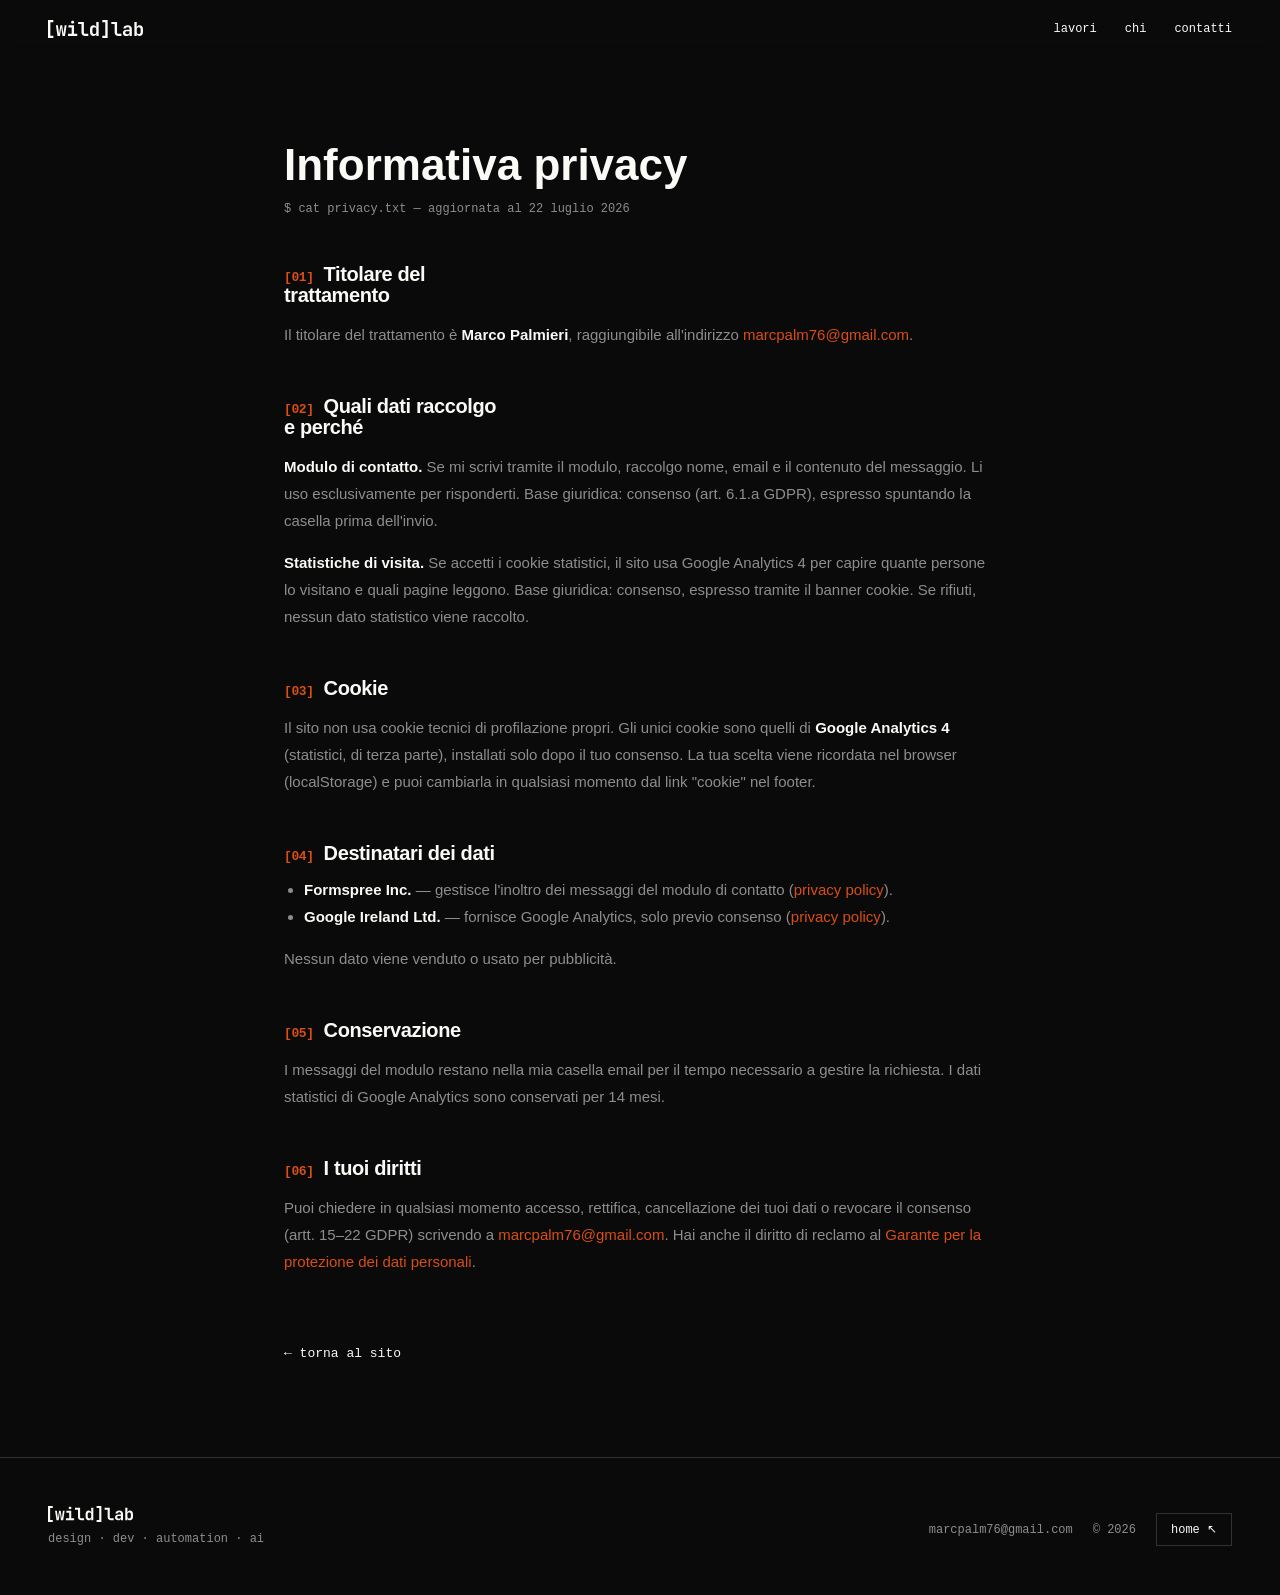
==== privacy.html @ 26173e8c "Add files via upload" ====
<!DOCTYPE html>
<html lang="it">
<head>
<meta charset="utf-8">
<meta name="viewport" content="width=device-width, initial-scale=1">
<meta name="robots" content="noindex">
<title>informativa privacy — [wild]lab</title>
<meta name="description" content="Informativa privacy e cookie del sito [wild]lab.">
<link rel="stylesheet" href="css/style.css">
<style>
  .privacy-page { max-width: 760px; margin: 0 auto; padding: 140px 24px 96px; }
  .privacy-page h1 { font-size: clamp(28px, 5vw, 44px); margin: 0 0 12px; }
  .privacy-page .updated { font-family: 'JetBrains Mono', monospace; font-size: 12px; color: var(--sub); margin-bottom: 48px; }
  .privacy-page h2 { font-size: 20px; margin: 48px 0 12px; }
  .privacy-page h2 .tag { font-family: 'JetBrains Mono', monospace; font-size: 13px; color: var(--accent); margin-right: 10px; }
  .privacy-page p, .privacy-page li { font-size: 15px; line-height: 1.8; color: var(--sub); }
  .privacy-page strong { color: var(--fg); font-weight: 600; }
  .privacy-page ul { padding-left: 20px; margin: 12px 0; }
  .privacy-page a { color: var(--accent); text-decoration: none; }
  .privacy-page a:hover { text-decoration: underline; }
  .privacy-page .back { display: inline-block; font-family: 'JetBrains Mono', monospace; font-size: 13px; margin-top: 56px; color: var(--fg); }
  .privacy-page .back:hover { color: var(--accent); text-decoration: none; }
</style>
</head>
<body>

<nav>
  <a class="logo" href="index.html"><img src="assets/wildlab-logo-negative.svg" alt="[wild]lab"></a>
  <div class="menu">
    <a href="index.html#lavori">lavori</a>
    <a href="index.html#chi">chi</a>
    <a href="index.html#contatti">contatti</a>
  </div>
</nav>

<main class="privacy-page">
  <h1>Informativa privacy</h1>
  <div class="updated">$ cat privacy.txt — aggiornata al 22 luglio 2026</div>

  <h2><span class="tag">[01]</span>Titolare del trattamento</h2>
  <p>Il titolare del trattamento è <strong>Marco Palmieri</strong>, raggiungibile all'indirizzo <a href="mailto:marcpalm76@gmail.com">marcpalm76@gmail.com</a>.</p>

  <h2><span class="tag">[02]</span>Quali dati raccolgo e perché</h2>
  <p><strong>Modulo di contatto.</strong> Se mi scrivi tramite il modulo, raccolgo nome, email e il contenuto del messaggio. Li uso esclusivamente per risponderti. Base giuridica: consenso (art. 6.1.a GDPR), espresso spuntando la casella prima dell'invio.</p>
  <p><strong>Statistiche di visita.</strong> Se accetti i cookie statistici, il sito usa Google Analytics 4 per capire quante persone lo visitano e quali pagine leggono. Base giuridica: consenso, espresso tramite il banner cookie. Se rifiuti, nessun dato statistico viene raccolto.</p>

  <h2><span class="tag">[03]</span>Cookie</h2>
  <p>Il sito non usa cookie tecnici di profilazione propri. Gli unici cookie sono quelli di <strong>Google Analytics 4</strong> (statistici, di terza parte), installati solo dopo il tuo consenso. La tua scelta viene ricordata nel browser (localStorage) e puoi cambiarla in qualsiasi momento dal link "cookie" nel footer.</p>

  <h2><span class="tag">[04]</span>Destinatari dei dati</h2>
  <ul>
    <li><strong>Formspree Inc.</strong> — gestisce l'inoltro dei messaggi del modulo di contatto (<a href="https://formspree.io/legal/privacy-policy/" target="_blank" rel="noopener">privacy policy</a>).</li>
    <li><strong>Google Ireland Ltd.</strong> — fornisce Google Analytics, solo previo consenso (<a href="https://policies.google.com/privacy" target="_blank" rel="noopener">privacy policy</a>).</li>
  </ul>
  <p>Nessun dato viene venduto o usato per pubblicità.</p>

  <h2><span class="tag">[05]</span>Conservazione</h2>
  <p>I messaggi del modulo restano nella mia casella email per il tempo necessario a gestire la richiesta. I dati statistici di Google Analytics sono conservati per 14 mesi.</p>

  <h2><span class="tag">[06]</span>I tuoi diritti</h2>
  <p>Puoi chiedere in qualsiasi momento accesso, rettifica, cancellazione dei tuoi dati o revocare il consenso (artt. 15–22 GDPR) scrivendo a <a href="mailto:marcpalm76@gmail.com">marcpalm76@gmail.com</a>. Hai anche il diritto di reclamo al <a href="https://www.garanteprivacy.it" target="_blank" rel="noopener">Garante per la protezione dei dati personali</a>.</p>

  <a class="back" href="index.html">← torna al sito</a>
</main>

<footer>
  <div class="footer-brand">
    <img src="assets/wildlab-logo-negative.svg" alt="[wild]lab">
    <span>design · dev · automation · ai</span>
  </div>
  <div class="footer-meta">
    <a href="mailto:marcpalm76@gmail.com">marcpalm76@gmail.com</a>
    <span>© 2026</span>
    <a class="top-link" href="index.html">home ↖</a>
  </div>
</footer>

<template id="__bundler_thumbnail" data-bg-color="#0A0A0A"><svg viewBox="0 0 100 100" xmlns="http://www.w3.org/2000/svg"><rect width="100" height="100" fill="#0A0A0A"/><text x="50" y="58" font-family="monospace" font-size="22" fill="#D94E15" text-anchor="middle">[wl]</text></svg></template>
</body>
</html>
---- css/style.css ----
/* [wild]lab — landing page */
@font-face { font-family: 'Space Grotesk'; src: url('../fonts/SpaceGrotesk.ttf'); font-weight: 300 700; font-display: swap; }
@font-face { font-family: 'JetBrains Mono'; src: url('../fonts/JetBrainsMono.ttf'); font-weight: 100 800; font-display: swap; }

:root {
  --bg: #0A0A0A;
  --fg: #FAFAF7;
  --sub: rgba(250, 250, 247, 0.55);
  --border: rgba(250, 250, 247, 0.16);
  --grid: rgba(250, 250, 247, 0.09);
  --accent: #D94E15;
  --graphite: #3D3D3A;
  --chrome-bg: #1A1A18;
  --chrome-field: rgba(250, 250, 247, 0.08);
  --pad: clamp(20px, 5vw, 48px);
}

* { box-sizing: border-box; }
html { scroll-behavior: smooth; }
body {
  margin: 0;
  background: var(--bg);
  color: var(--fg);
  font-family: 'Space Grotesk', sans-serif;
  -webkit-font-smoothing: antialiased;
}
a { color: inherit; }
a:hover { color: var(--accent); }
.mono { font-family: 'JetBrains Mono', monospace; }

/* Preloader */
#preloader {
  position: fixed; inset: 0; z-index: 100;
  background: var(--bg); color: var(--fg);
  font-family: 'JetBrains Mono', monospace; font-size: 14px;
  display: flex; align-items: flex-end; padding: var(--pad);
  transition: transform .7s cubic-bezier(.76, 0, .24, 1), opacity .5s;
}
#preloader.hide { transform: translateY(-100%); opacity: .4; }
#preloader.gone { display: none; }
#boot { display: flex; flex-direction: column; gap: 8px; width: 100%; }
#boot .line { display: flex; gap: 12px; opacity: .9; }
#boot .prompt { color: var(--graphite); }
#boot .ok { color: var(--accent); }
.cursor {
  display: inline-block; width: 9px; height: 17px;
  background: var(--accent);
  animation: blink 1s step-end infinite;
}
@keyframes blink { 0%, 49% { opacity: 1; } 50%, 100% { opacity: 0; } }

/* Reveal on scroll */
.reveal { opacity: 0; transform: translateY(28px); }
.reveal.in {
  opacity: 1; transform: translateY(0);
  transition: opacity .7s ease, transform .7s cubic-bezier(.22, 1, .36, 1);
}

/* Nav */
nav {
  position: fixed; top: 0; left: 0; right: 0; z-index: 50;
  display: flex; justify-content: space-between; align-items: center;
  padding: clamp(14px, 3vw, 20px) var(--pad);
  color: #FAFAF7;
  background: rgba(10, 10, 10, 0.8);
  backdrop-filter: blur(8px);
  -webkit-backdrop-filter: blur(8px);
}
nav .logo img { height: 18px; display: block; }
nav .menu { display: flex; gap: 28px; font-family: 'JetBrains Mono', monospace; font-size: 12px; }
nav .menu a { text-decoration: none; color: #FAFAF7; }
nav .menu a:hover { color: var(--accent); }

/* Hero */
header {
  min-height: 100svh;
  display: flex; flex-direction: column; justify-content: flex-end;
  padding: var(--pad); position: relative;
}
.grid-bg {
  position: absolute; inset: 0; pointer-events: none;
  background-image:
    linear-gradient(var(--grid) 1px, transparent 1px),
    linear-gradient(90deg, var(--grid) 1px, transparent 1px);
  background-size: 40px 40px;
  -webkit-mask-image: linear-gradient(to bottom, black 0%, black 35%, transparent 80%);
  mask-image: linear-gradient(to bottom, black 0%, black 35%, transparent 80%);
}
.hero-meta {
  font-family: 'JetBrains Mono', monospace; font-size: 13px; color: var(--sub);
  position: absolute; top: 96px; left: var(--pad);
  display: flex; flex-direction: column; gap: 4px;
}
.hero-meta .comment { color: var(--accent); }
.hero-content { display: flex; flex-direction: column; gap: 32px; }
.hero-logo { width: min(880px, 86vw); display: block; }
.hero-row {
  display: flex; justify-content: space-between; align-items: flex-end;
  flex-wrap: wrap; gap: 16px; padding-right: clamp(70px, 10vw, 140px);
}
.hero-claim {
  margin: 0; font-size: clamp(18px, 2.2vw, 26px); font-weight: 500;
  max-width: 32ch; line-height: 1.35; text-wrap: pretty;
}
.hero-tags {
  font-family: 'JetBrains Mono', monospace; font-size: 13px; color: var(--sub);
  display: flex; gap: 10px; flex-wrap: wrap;
}
.hero-tags .dot { color: var(--accent); }
.scroll-hint {
  position: absolute; bottom: var(--pad); right: var(--pad);
  font-family: 'JetBrains Mono', monospace; font-size: 12px; color: var(--sub);
  display: flex; align-items: center; gap: 8px;
}
.scroll-hint::before { content: ''; width: 1px; height: 28px; background: var(--accent); }

/* Marquee */
.marquee {
  overflow: hidden;
  border-top: 1px solid var(--border);
  border-bottom: 1px solid var(--border);
  padding: 14px 0;
}
.marquee-track {
  display: flex; gap: 48px; width: max-content;
  animation: marquee 28s linear infinite;
  font-family: 'JetBrains Mono', monospace; font-size: 14px;
  color: var(--sub); white-space: nowrap;
}
.marquee-track .sep { color: var(--accent); }
@keyframes marquee { from { transform: translateX(0); } to { transform: translateX(-50%); } }

/* Sections */
section { padding: clamp(64px, 10vw, 120px) var(--pad); }
.kicker {
  font-family: 'JetBrains Mono', monospace; font-size: 13px;
  color: var(--accent); margin-bottom: 12px;
}
h2 {
  margin: 0 0 64px; font-size: clamp(32px, 4.5vw, 56px);
  font-weight: 700; letter-spacing: -.02em; line-height: 1.05; max-width: 20ch;
}

/* Ambiti */
.ambiti-grid {
  display: grid; grid-template-columns: repeat(auto-fit, minmax(240px, 1fr));
  gap: 1px; background: var(--border); border: 1px solid var(--border);
}
.ambito {
  background: var(--bg); padding: 32px 28px;
  display: flex; flex-direction: column; gap: 14px; min-height: 200px;
}
.ambito:hover { background: rgba(250, 250, 247, 0.05); }
.ambito .tag { font-family: 'JetBrains Mono', monospace; font-size: 12px; color: var(--accent); }
.ambito h3 { margin: 0; font-size: 24px; font-weight: 700; letter-spacing: -.01em; }
.ambito p { margin: 0; font-size: 14.5px; line-height: 1.6; color: var(--sub); text-wrap: pretty; }

/* Portfolio */
#lavori h2 { margin-bottom: 72px; }
.progetto {
  border-top: 1px solid var(--border); padding: 40px 0;
  display: grid; grid-template-columns: repeat(auto-fit, minmax(min(100%, 340px), 1fr));
  gap: clamp(24px, 4vw, 48px); align-items: start;
}
.progetto-info { display: flex; flex-direction: column; gap: 18px; position: sticky; top: 96px; }
.progetto-meta {
  display: flex; gap: 16px; align-items: baseline;
  font-family: 'JetBrains Mono', monospace; font-size: 13px; color: var(--sub);
}
.progetto-meta .num { color: var(--accent); }
.progetto h3 {
  margin: 0; font-size: clamp(28px, 3.4vw, 44px);
  font-weight: 700; letter-spacing: -.02em; line-height: 1;
}
.progetto p { margin: 0; font-size: 15px; line-height: 1.6; color: var(--sub); max-width: 44ch; text-wrap: pretty; }
.progetto-tags { display: flex; gap: 8px; flex-wrap: wrap; }
.progetto-tags span {
  font-family: 'JetBrains Mono', monospace; font-size: 11.5px; color: var(--sub);
  border: 1px solid var(--border); padding: 4px 10px;
}
.mockup-ipad {
  aspect-ratio: 1276 / 960; width: 86%; margin: 0 auto;
  border-radius: 26px; overflow: hidden;
}
.mockup-ipad img, .mockup-browser .shot img { width: 100%; height: 100%; object-fit: contain; display: block; }
.mockup-browser { border: 1px solid var(--border); border-radius: 10px; overflow: hidden; width: 86%; margin: 0 auto; }
.mockup-browser .shot { aspect-ratio: 1276 / 960; }
.mockup-browser .shot img { object-fit: cover; }

/* About */
#chi .cols {
  display: grid; grid-template-columns: repeat(auto-fit, minmax(min(100%, 340px), 1fr));
  gap: clamp(32px, 5vw, 64px); align-items: start;
}
.ritratto { width: min(320px, 100%); aspect-ratio: 2 / 3; object-fit: cover; display: block; }
.chi-col { display: flex; flex-direction: column; gap: 24px; }
.chi-caption { font-family: 'JetBrains Mono', monospace; font-size: 12px; color: var(--sub); }
.chi-testo { display: flex; flex-direction: column; gap: 28px; }
.chi-testo h2 { margin: 0; font-size: clamp(30px, 4vw, 50px); line-height: 1.1; text-wrap: pretty; }
.chi-testo > p { margin: 0; font-size: 17px; line-height: 1.7; color: var(--sub); max-width: 56ch; text-wrap: pretty; }
.stack { border-top: 1px solid var(--border); }
.stack-row {
  display: grid; grid-template-columns: minmax(110px, 180px) 1fr; gap: 16px;
  padding: 16px 0; border-bottom: 1px solid var(--border); align-items: baseline;
  font-family: 'JetBrains Mono', monospace;
}
.stack-row .k { font-size: 12px; color: var(--accent); }
.stack-row .v { font-size: 13.5px; color: var(--sub); line-height: 1.6; }

/* Contatti */
#contatti {
  padding: clamp(80px, 12vw, 140px) var(--pad) clamp(64px, 10vw, 120px);
  position: relative;
}
#contatti .grid-bg {
  -webkit-mask-image: linear-gradient(to bottom, black 0%, black 30%, transparent 75%);
  mask-image: linear-gradient(to bottom, black 0%, black 30%, transparent 75%);
}
#contatti .inner { position: relative; }
#contatti h2 { margin-bottom: 40px; font-size: clamp(36px, 6vw, 84px); line-height: 1; max-width: 16ch; text-wrap: pretty; }
.contatti-links {
  display: flex; flex-direction: column; gap: 2px;
  font-family: 'JetBrains Mono', monospace; font-size: clamp(15px, 1.8vw, 20px);
}
.contatti-links a {
  text-decoration: none; color: var(--fg); padding: 14px 0;
  border-top: 1px solid var(--border);
  display: flex; justify-content: space-between; align-items: center;
}
.contatti-links a:last-child { border-bottom: 1px solid var(--border); }
.contatti-links a:hover { color: var(--accent); }
.contatti-links .arrow { color: var(--accent); }

/* Form contatti */
.contact-form { display: flex; flex-direction: column; gap: 20px; max-width: 640px; margin-bottom: 64px; }
.form-row { display: grid; grid-template-columns: repeat(auto-fit, minmax(min(100%, 260px), 1fr)); gap: 20px; }
.contact-form label {
  display: flex; flex-direction: column; gap: 8px;
  font-family: 'JetBrains Mono', monospace; font-size: 12px; color: var(--sub);
}
.contact-form input, .contact-form textarea {
  background: var(--bg); border: 1px solid var(--border); color: var(--fg);
  font-family: 'JetBrains Mono', monospace; font-size: 14px;
  padding: 12px 14px; outline: none; border-radius: 0;
}
.contact-form textarea { resize: vertical; }
.contact-form input:focus, .contact-form textarea:focus { border-color: var(--accent); }
.contact-form button {
  align-self: flex-start; background: var(--accent); color: #FAFAF7; border: none;
  font-family: 'JetBrains Mono', monospace; font-size: 14px; font-weight: 700;
  padding: 14px 28px; cursor: pointer;
}
.contact-form button:hover { background: var(--fg); color: var(--bg); }
.contact-form button:disabled { opacity: .5; cursor: wait; }
.form-status { font-family: 'JetBrains Mono', monospace; font-size: 13px; color: var(--sub); min-height: 1.2em; }
.form-status .ok { color: var(--accent); }

/* Modale conferma form */
.form-modal {
  position: fixed; inset: 0; z-index: 200;
  background: rgba(10, 10, 10, 0.75);
  display: flex; align-items: center; justify-content: center;
  opacity: 0; pointer-events: none; transition: opacity .3s;
}
.form-modal.open { opacity: 1; pointer-events: auto; }
.form-modal-box {
  background: var(--bg); border: 1px solid var(--border);
  padding: 36px 40px; max-width: 420px; width: calc(100% - 48px);
  display: flex; flex-direction: column; gap: 24px;
  transform: translateY(12px); transition: transform .3s;
}
.form-modal.open .form-modal-box { transform: translateY(0); }
.form-modal-msg { font-size: 15px; line-height: 1.7; color: var(--fg); }
.form-modal-msg .prompt { color: var(--graphite); }
.form-modal-msg .ok { color: var(--accent); }
.form-modal-msg .sub { color: var(--sub); font-size: 13px; }
.form-modal-close {
  align-self: flex-start; background: transparent; border: 1px solid var(--border);
  color: var(--fg); font-family: 'JetBrains Mono', monospace; font-size: 13px;
  padding: 10px 18px; cursor: pointer;
}
.form-modal-close:hover { color: var(--accent); border-color: var(--accent); }

/* Footer */
footer {
  padding: var(--pad); border-top: 1px solid var(--border);
  display: flex; justify-content: space-between; align-items: flex-end;
  flex-wrap: wrap; gap: 24px;
}
.footer-brand { display: flex; flex-direction: column; gap: 10px; }
.footer-brand img { height: 16px; align-self: flex-start; }
.footer-brand span, .footer-meta { font-family: 'JetBrains Mono', monospace; font-size: 12px; color: var(--sub); }
.footer-meta { display: flex; gap: 20px; align-items: center; }
.footer-meta .top-link {
  color: var(--fg); border: 1px solid var(--border); padding: 8px 14px;
  display: flex; align-items: center; gap: 8px;
}
.footer-meta .top-link .arrow { color: var(--accent); }
.footer-meta .top-link:hover { color: var(--accent); border-color: var(--accent); }
.footer-meta a { color: var(--sub); text-decoration: none; }
.footer-meta a:hover { color: var(--accent); }

/* Pong */
.arcade-links {
  position: absolute; top: 96px; right: var(--pad);
  display: flex; flex-direction: column; gap: 6px; align-items: flex-end;
}
.pong-link {
  background: none; border: none; padding: 0; cursor: pointer;
  font-family: 'JetBrains Mono', monospace; font-size: 13px; color: var(--sub);
}
.pong-link:hover { color: var(--accent); }
.pong-link .accent { color: var(--accent); }
.pong-overlay {
  position: fixed; inset: 0; z-index: 300;
  background: rgba(10, 10, 10, 0.8);
  backdrop-filter: blur(6px); -webkit-backdrop-filter: blur(6px);
  display: flex; flex-direction: column; align-items: center; justify-content: center; gap: 16px;
  color: var(--fg);
}
.pong-overlay[hidden] { display: none; }
.pong-bar {
  display: flex; justify-content: space-between; align-items: center; gap: 16px; flex-wrap: wrap;
  width: min(720px, 92vw); font-size: 12px; color: var(--sub);
}
.pong-bar .prompt { color: var(--accent); }
#pong-canvas, #snake-canvas {
  width: min(720px, 92vw); aspect-ratio: 3 / 2;
  border: 1px solid var(--border); background: #0A0A0A; touch-action: none;
}
.pong-close {
  background: transparent; border: 1px solid var(--border); color: var(--fg);
  font-family: 'JetBrains Mono', monospace; font-size: 12px; padding: 8px 14px; cursor: pointer;
}
.pong-close:hover { color: var(--accent); border-color: var(--accent); }

@media (max-width: 700px) {
  .hero-meta { top: 84px; }
  .hero-meta .comment { max-width: 52vw; }
  .arcade-links { top: 84px; right: var(--pad); }
}

/* iPhone landscape: hero logo too tall */
@media (max-height: 500px) {
  .hero-logo { width: min(520px, 58vw); }
  .hero-content { gap: 20px; }
}
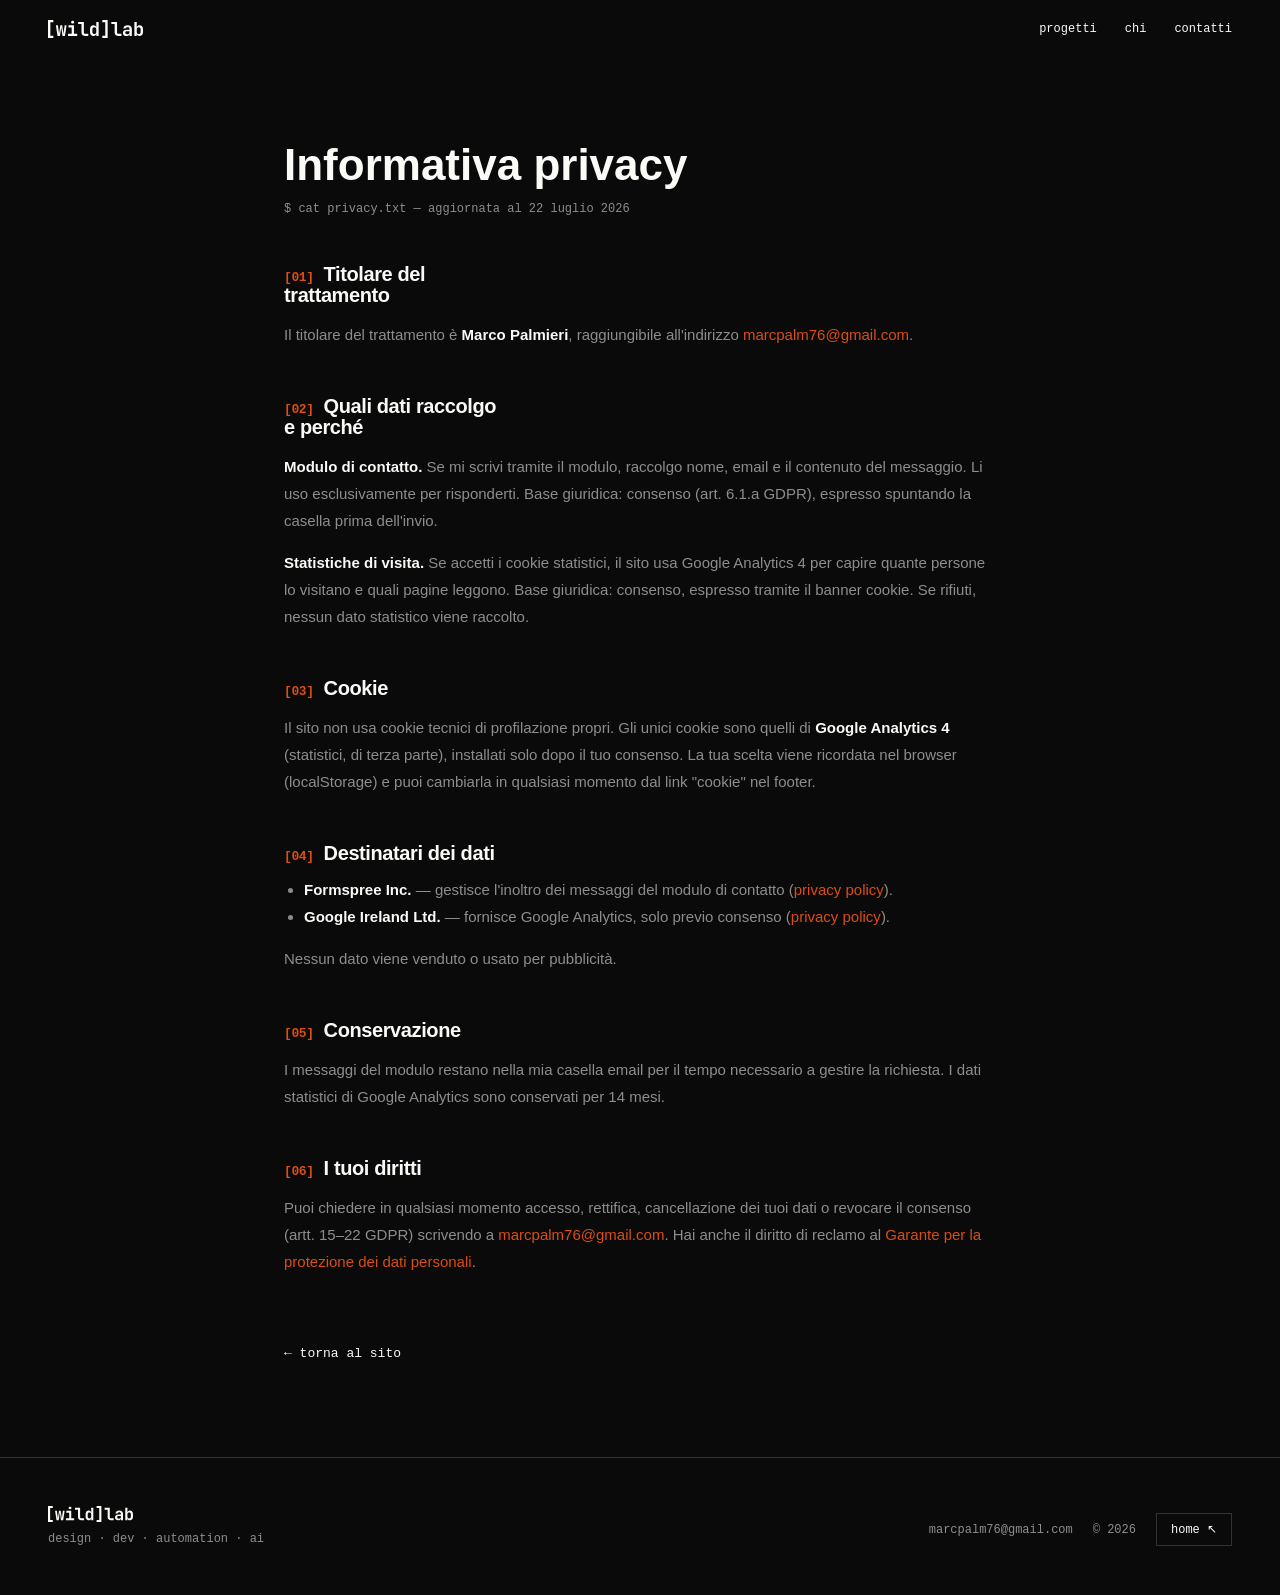
==== commit b0eb3b1d: "Bigger tap areas, touch-friendly game prompts, consistent menu label Co-Authored-By: Claude Opus 5.5" ====
--- a/privacy.html
+++ b/privacy.html
@@ -6,6 +6,9 @@
 <meta name="robots" content="noindex">
 <title>informativa privacy — [wild]lab</title>
 <meta name="description" content="Informativa privacy e cookie del sito [wild]lab.">
+<link rel="icon" href="assets/favicon.svg" type="image/svg+xml">
+<link rel="icon" href="assets/favicon-32.png" sizes="32x32" type="image/png">
+<link rel="apple-touch-icon" href="assets/favicon-180.png">
 <link rel="stylesheet" href="css/style.css">
 <style>
   .privacy-page { max-width: 760px; margin: 0 auto; padding: 140px 24px 96px; }
@@ -27,7 +30,7 @@
 <nav>
   <a class="logo" href="index.html"><img src="assets/wildlab-logo-negative.svg" alt="[wild]lab"></a>
   <div class="menu">
-    <a href="index.html#lavori">lavori</a>
+    <a href="index.html#lavori">progetti</a>
     <a href="index.html#chi">chi</a>
     <a href="index.html#contatti">contatti</a>
   </div>
--- a/css/style.css
+++ b/css/style.css
@@ -16,7 +16,7 @@
 }
 
 * { box-sizing: border-box; }
-html { scroll-behavior: smooth; }
+html { scroll-behavior: smooth; -webkit-text-size-adjust: 100%; text-size-adjust: 100%; }
 body {
   margin: 0;
   background: var(--bg);
@@ -37,7 +37,7 @@
   transition: transform .7s cubic-bezier(.76, 0, .24, 1), opacity .5s;
 }
 #preloader.hide { transform: translateY(-100%); opacity: .4; }
-#preloader.gone { display: none; }
+#preloader.gone, html:not(.js) #preloader, .booted #preloader { display: none; }
 #boot { display: flex; flex-direction: column; gap: 8px; width: 100%; }
 #boot .line { display: flex; gap: 12px; opacity: .9; }
 #boot .prompt { color: var(--graphite); }
@@ -50,8 +50,8 @@
 @keyframes blink { 0%, 49% { opacity: 1; } 50%, 100% { opacity: 0; } }
 
 /* Reveal on scroll */
-.reveal { opacity: 0; transform: translateY(28px); }
-.reveal.in {
+.js .reveal { opacity: 0; transform: translateY(28px); }
+.js .reveal.in {
   opacity: 1; transform: translateY(0);
   transition: opacity .7s ease, transform .7s cubic-bezier(.22, 1, .36, 1);
 }
@@ -86,6 +86,13 @@
   -webkit-mask-image: linear-gradient(to bottom, black 0%, black 35%, transparent 80%);
   mask-image: linear-gradient(to bottom, black 0%, black 35%, transparent 80%);
 }
+.hero-particles {
+  position: absolute; left: 0; right: 0; width: 100%;
+  top: 150px; height: 120px; z-index: 0;
+  pointer-events: none;
+  -webkit-mask-image: linear-gradient(to right, transparent 0%, black 12%, black 88%, transparent 100%);
+  mask-image: linear-gradient(to right, transparent 0%, black 12%, black 88%, transparent 100%);
+}
 .hero-meta {
   font-family: 'JetBrains Mono', monospace; font-size: 13px; color: var(--sub);
   position: absolute; top: 96px; left: var(--pad);
@@ -122,11 +129,12 @@
   padding: 14px 0;
 }
 .marquee-track {
-  display: flex; gap: 48px; width: max-content;
-  animation: marquee 28s linear infinite;
+  display: flex; width: max-content;
+  animation: marquee 80s linear infinite;
   font-family: 'JetBrains Mono', monospace; font-size: 14px;
   color: var(--sub); white-space: nowrap;
 }
+.marquee-track > span { margin-right: 48px; }
 .marquee-track .sep { color: var(--accent); }
 @keyframes marquee { from { transform: translateX(0); } to { transform: translateX(-50%); } }
 
@@ -162,7 +170,7 @@
   display: grid; grid-template-columns: repeat(auto-fit, minmax(min(100%, 340px), 1fr));
   gap: clamp(24px, 4vw, 48px); align-items: start;
 }
-.progetto-info { display: flex; flex-direction: column; gap: 18px; position: sticky; top: 96px; }
+.progetto-info { display: flex; flex-direction: column; gap: 18px; }
 .progetto-meta {
   display: flex; gap: 16px; align-items: baseline;
   font-family: 'JetBrains Mono', monospace; font-size: 13px; color: var(--sub);
@@ -192,7 +200,15 @@
   display: grid; grid-template-columns: repeat(auto-fit, minmax(min(100%, 340px), 1fr));
   gap: clamp(32px, 5vw, 64px); align-items: start;
 }
-.ritratto { width: min(320px, 100%); aspect-ratio: 2 / 3; object-fit: cover; display: block; }
+.ritratto-wrap { position: relative; width: min(320px, 100%); }
+.ritratto { width: 100%; height: auto; aspect-ratio: 2 / 3; object-fit: cover; display: block; }
+.ritratto-px {
+  position: absolute; inset: 0; width: 100%; height: 100%;
+  display: block; pointer-events: none;
+  image-rendering: pixelated;
+  opacity: 1; transition: opacity .45s ease;
+}
+.ritratto-wrap:hover .ritratto-px, .ritratto-wrap:focus-within .ritratto-px, .ritratto-wrap.revealed .ritratto-px { opacity: 0; }
 .chi-col { display: flex; flex-direction: column; gap: 24px; }
 .chi-caption { font-family: 'JetBrains Mono', monospace; font-size: 12px; color: var(--sub); }
 .chi-testo { display: flex; flex-direction: column; gap: 28px; }
@@ -230,6 +246,13 @@
 .contatti-links a:last-child { border-bottom: 1px solid var(--border); }
 .contatti-links a:hover { color: var(--accent); }
 .contatti-links .arrow { color: var(--accent); }
+.social-links { display: flex; gap: 20px; align-items: center; }
+.social-links a {
+  color: var(--fg); display: inline-flex; padding: 10px;
+  border: 1px solid var(--border); border-radius: 50%;
+  transition: color .2s, border-color .2s, transform .2s;
+}
+.social-links a:hover { color: var(--accent); border-color: var(--accent); transform: translateY(-2px); }
 
 /* Form contatti */
 .contact-form { display: flex; flex-direction: column; gap: 20px; max-width: 640px; margin-bottom: 64px; }
@@ -290,7 +313,10 @@
 .footer-brand { display: flex; flex-direction: column; gap: 10px; }
 .footer-brand img { height: 16px; align-self: flex-start; }
 .footer-brand span, .footer-meta { font-family: 'JetBrains Mono', monospace; font-size: 12px; color: var(--sub); }
-.footer-meta { display: flex; gap: 20px; align-items: center; }
+.footer-meta { display: flex; gap: 20px; align-items: center; flex-wrap: wrap; }
+.footer-meta .sep { color: var(--border); user-select: none; }
+.footer-meta .top-link { margin-left: auto; }
+.footer-meta span { white-space: nowrap; }
 .footer-meta .top-link {
   color: var(--fg); border: 1px solid var(--border); padding: 8px 14px;
   display: flex; align-items: center; gap: 8px;
@@ -317,15 +343,16 @@
   backdrop-filter: blur(6px); -webkit-backdrop-filter: blur(6px);
   display: flex; flex-direction: column; align-items: center; justify-content: center; gap: 16px;
   color: var(--fg);
+  padding: 12px; box-sizing: border-box; overflow: auto;
 }
 .pong-overlay[hidden] { display: none; }
 .pong-bar {
   display: flex; justify-content: space-between; align-items: center; gap: 16px; flex-wrap: wrap;
-  width: min(720px, 92vw); font-size: 12px; color: var(--sub);
+  width: min(720px, 92vw, calc((100dvh - 130px) * 1.5)); font-size: 12px; color: var(--sub);
 }
 .pong-bar .prompt { color: var(--accent); }
 #pong-canvas, #snake-canvas {
-  width: min(720px, 92vw); aspect-ratio: 3 / 2;
+  width: min(720px, 92vw, calc((100dvh - 130px) * 1.5)); aspect-ratio: 3 / 2;
   border: 1px solid var(--border); background: #0A0A0A; touch-action: none;
 }
 .pong-close {
@@ -335,6 +362,9 @@
 .pong-close:hover { color: var(--accent); border-color: var(--accent); }
 
 @media (max-width: 700px) {
+  .footer-brand span, .footer-meta { font-size: 11px; }
+  .footer-meta { gap: 12px; width: 100%; }
+  .footer-meta .top-link { padding: 6px 10px; }
   .hero-meta { top: 84px; }
   .hero-meta .comment { max-width: 52vw; }
   .arcade-links { top: 84px; right: var(--pad); }
@@ -342,6 +372,72 @@
 
 /* iPhone landscape: hero logo too tall */
 @media (max-height: 500px) {
-  .hero-logo { width: min(520px, 58vw); }
+  header { padding-top: 150px; }
+  .hero-logo { width: min(420px, 46vw); }
   .hero-content { gap: 20px; }
-}
+  .hero-claim { font-size: 17px; }
+}
+
+
+/* Cookie banner */
+.cookie-banner {
+  position: fixed; left: 24px; right: 24px; bottom: 24px; z-index: 300;
+  background: var(--bg); border: 1px solid var(--border);
+  padding: 18px 22px; display: flex; align-items: center; justify-content: space-between;
+  gap: 24px; flex-wrap: wrap; font-size: 13px;
+  box-shadow: 0 12px 40px rgba(0, 0, 0, 0.5);
+}
+.cookie-banner[hidden] { display: none; }
+.cookie-msg { color: var(--fg); line-height: 1.6; }
+.cookie-msg .prompt { color: var(--graphite); }
+.cookie-msg .sub { color: var(--sub); }
+.cookie-msg a { color: var(--accent); text-decoration: none; }
+.cookie-msg a:hover { text-decoration: underline; }
+.cookie-actions { display: flex; gap: 12px; }
+.cookie-actions button {
+  background: transparent; border: 1px solid var(--border); color: var(--fg);
+  font-family: 'JetBrains Mono', monospace; font-size: 13px;
+  padding: 10px 16px; cursor: pointer;
+}
+.cookie-actions button:hover { color: var(--accent); border-color: var(--accent); }
+#cookie-accept { border-color: var(--accent); color: var(--accent); }
+#cookie-accept:hover { background: var(--accent); color: #FAFAF7; }
+.cookie-prefs {
+  background: none; border: none; padding: 0; cursor: pointer;
+  font-family: 'JetBrains Mono', monospace; font-size: inherit; color: inherit;
+}
+.cookie-prefs:hover { color: var(--accent); }
+@media (max-width: 640px) {
+  .cookie-banner { left: 12px; right: 12px; bottom: 12px; }
+}
+
+/* Consenso privacy nel form */
+.form-consent {
+  flex-direction: row !important; align-items: flex-start; gap: 10px !important;
+  font-size: 12px; color: var(--sub); line-height: 1.6; cursor: pointer;
+}
+.form-consent input[type="checkbox"] {
+  appearance: none; -webkit-appearance: none; flex: none;
+  width: 16px; height: 16px; margin-top: 2px;
+  background: var(--bg); border: 1px solid var(--border); cursor: pointer;
+}
+.form-consent input[type="checkbox"]:checked {
+  background: var(--accent); border-color: var(--accent);
+}
+.form-consent a { color: var(--accent); text-decoration: none; }
+.form-consent a:hover { text-decoration: underline; }
+
+.progetto-link { color: var(--accent); text-decoration: none; font-size: 14px; letter-spacing: .04em; align-self: flex-start; }
+.progetto-link:hover { text-decoration: underline; }
+
+/* Riduci movimento: niente animazioni decorative */
+@media (prefers-reduced-motion: reduce) {
+  html { scroll-behavior: auto; }
+  .marquee-track, .cursor { animation: none; }
+  .js .reveal, .js .reveal.in { opacity: 1; transform: none; transition: none; }
+}
+
+/* Aree di tocco più ampie per i link piccoli: padding + margine negativo, l'aspetto non cambia */
+nav .menu a, .footer-meta a:not(.top-link), .cookie-prefs, .progetto-link { padding: 14px 6px; margin: -14px -6px; }
+nav .logo { padding: 13px 0; margin: -13px 0; }
+.pong-link { padding: 3px 0; margin: -3px 0; }
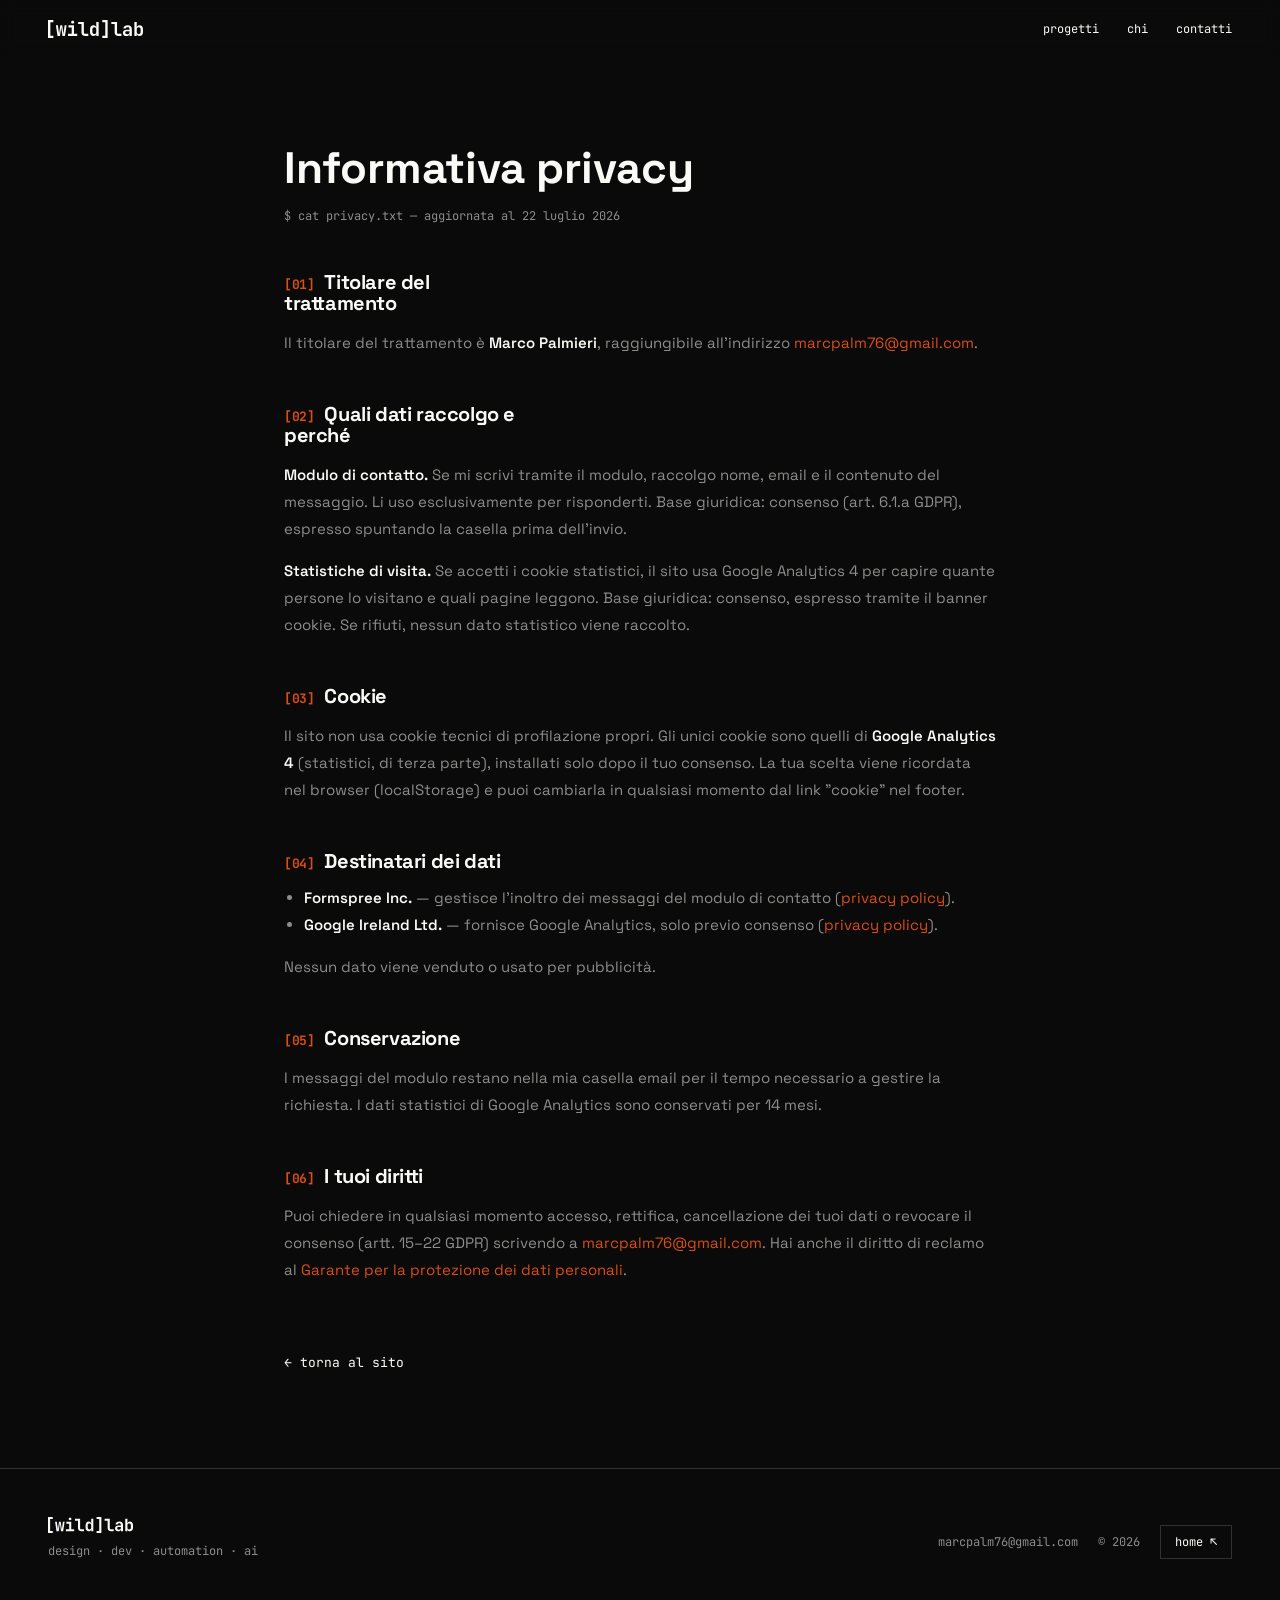
==== commit 84f4bb8b: "Add structured data and canonical link, drop unused portrait canvas and leftovers Co-Authored-By: Cl" ====
--- a/privacy.html
+++ b/privacy.html
@@ -78,6 +78,5 @@
   </div>
 </footer>
 
-<template id="__bundler_thumbnail" data-bg-color="#0A0A0A"><svg viewBox="0 0 100 100" xmlns="http://www.w3.org/2000/svg"><rect width="100" height="100" fill="#0A0A0A"/><text x="50" y="58" font-family="monospace" font-size="22" fill="#D94E15" text-anchor="middle">[wl]</text></svg></template>
 </body>
 </html>
--- a/css/style.css
+++ b/css/style.css
@@ -1,6 +1,6 @@
 /* [wild]lab — landing page */
-@font-face { font-family: 'Space Grotesk'; src: url('../fonts/SpaceGrotesk.ttf'); font-weight: 300 700; font-display: swap; }
-@font-face { font-family: 'JetBrains Mono'; src: url('../fonts/JetBrainsMono.ttf'); font-weight: 100 800; font-display: swap; }
+@font-face { font-family: 'Space Grotesk'; src: url('../fonts/SpaceGrotesk.woff2') format('woff2'); font-weight: 300 700; font-display: swap; }
+@font-face { font-family: 'JetBrains Mono'; src: url('../fonts/JetBrainsMono.woff2') format('woff2'); font-weight: 100 800; font-display: swap; }
 
 :root {
   --bg: #0A0A0A;
@@ -202,13 +202,6 @@
 }
 .ritratto-wrap { position: relative; width: min(320px, 100%); }
 .ritratto { width: 100%; height: auto; aspect-ratio: 2 / 3; object-fit: cover; display: block; }
-.ritratto-px {
-  position: absolute; inset: 0; width: 100%; height: 100%;
-  display: block; pointer-events: none;
-  image-rendering: pixelated;
-  opacity: 1; transition: opacity .45s ease;
-}
-.ritratto-wrap:hover .ritratto-px, .ritratto-wrap:focus-within .ritratto-px, .ritratto-wrap.revealed .ritratto-px { opacity: 0; }
 .chi-col { display: flex; flex-direction: column; gap: 24px; }
 .chi-caption { font-family: 'JetBrains Mono', monospace; font-size: 12px; color: var(--sub); }
 .chi-testo { display: flex; flex-direction: column; gap: 28px; }
